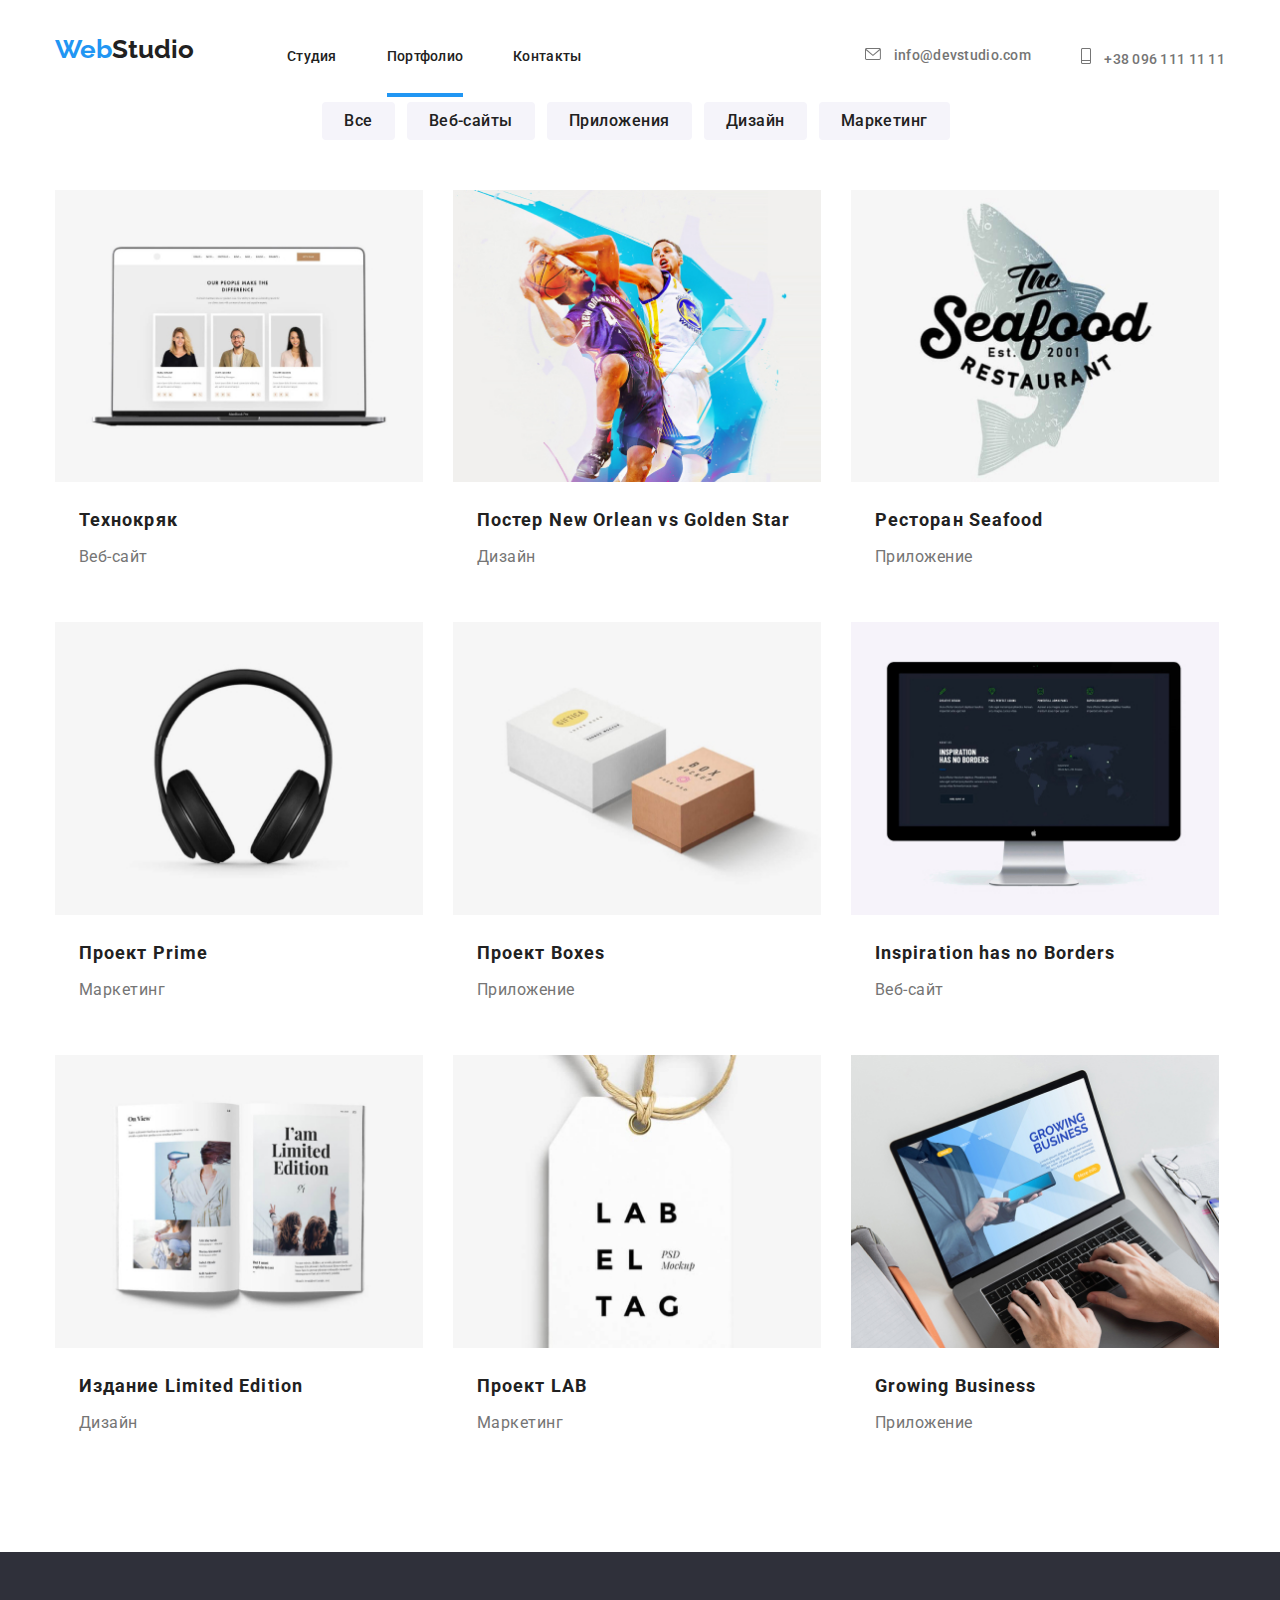
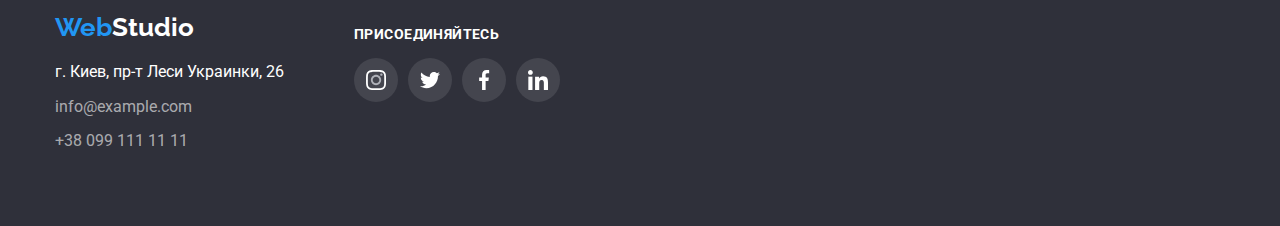
==== portfolio.html @ 3872b048 "first-commit" ====
<!DOCTYPE html>
<html lang="ru">
<head>
    <meta charset="UTF-8">
    <meta http-equiv="X-UA-Compatible" content="IE=edge">
    <meta name="viewport" content="width=, initial-scale=1.0">
    <title>Document</title>
    <link rel="preconnect" href="https://fonts.googleapis.com">
    <link rel="preconnect" href="https://fonts.gstatic.com" crossorigin>
    <link rel="preconnect" href="https://fonts.googleapis.com">
    <link rel="preconnect" href="https://fonts.gstatic.com" crossorigin>
    <link href="https://fonts.googleapis.com/css2?family=Raleway:wght@700&family=Roboto:wght@400;500;700;900&display=swap"
        rel="stylesheet"
        >
    <!-- Подключаем нормализатор стилей -->
    <link rel="stylesheet" href="https://cdnjs.cloudflare.com/ajax/libs/modern-normalize/1.0.0/modern-normalize.min.css" />
    <!-- Мои стили -->
    <link rel="stylesheet" href="./css/styles.css">
</head>
<body>
<header class="fixed-header">
    <div class="container header-block">
        <nav class="site-nav">
            <a href="./index.html" class="logo-top"><span class="logocolor">Web</span>Studio</a>

            <ul class="list navigation">
                <li class="nav-item"><a href="./index.html" class="link navi-links">Студия</a></li>
                <li class="nav-item"><a href="./portfolio.html" class="link navi-links nav-underline">Портфолио</a></li>
                <li class="nav-item"><a href="" class="link navi-links">Контакты</a></li>
            </ul>
        </nav>

        <ul class="contacts list">
            <li class="contact-item">
                <a href="mailto:info@devstudio.com" class="link navi-links">
                    <svg class="header-enve">
                        <use href="./images/sprint.svg#icon-envelope">
                        </use>
                    </svg>
                    info@devstudio.com
                </a>
            </li>
            <li class="contact-item">
                <a href="tel:+380961111111" class="link navi-links">
                    <svg class="header-phone">
                        <use href="./images/sprint.svg#icon-phone">
                        </use>
                    </svg>
                    +38 096 111 11 11
                </a>
            </li>
        </ul>
    </div>


</header>

<main>

    <!-- Секция 1 фильтр -->
    <section class="examples">
        <div class="container">

    <div class="filter">
    <button class="secondbutton">Все</button>
    <button class="secondbutton">Веб-сайты</button>
    <button class="secondbutton">Приложения</button>
    <button class="secondbutton">Дизайн</button>
    <button class="secondbutton">Маркетинг</button>
    </div>

        <ul class="list portfolio-list">
            <li class="portfolio-item">
                <a href="" class="link"><img src="./images/technokryak.jpg" alt="Компьютер" class="portfolio-image display-block"></a>
                <div class="site-footer">
                <a href="" class="link website display-block">Технокряк</a>
                <a href="" class="webtype link">Веб-сайт</a>    
                <div class="blue-window">
                    <p class="web-description">
                        Ресурс предлагает комплексные предложения с разным уровнем функционала и сервисов. Все это позволит посетителю получить
                        исчерпывающие сведения о компании или частном лице.
                    </p>
                </div>
                </div>
            </li>
            <li class="portfolio-item">
                <a href="" class="link"><img src="./images/new orlean.jpg" alt="Два баскетболиста" class="portfolio-image display-block"></a>
                <div class="site-footer">
                <a href="" class="link website display-block">Постер New Orlean vs Golden Star</a>
                <a href="" class="webtype link">Дизайн</a>   
                <div class="blue-window">
                    <p class="web-description">
                        Ресурс предлагает комплексные предложения с разным уровнем функционала и сервисов. Все это позволит посетителю
                        получить
                        исчерпывающие сведения о компании или частном лице.
                    </p>
                </div>
                </div>
             </li>
            <li class="portfolio-item">
                <a href="" class="link"><img src="./images/seafood.jpg" alt="Логотип рыба" class="portfolio-image display-block"></a>
                <div class="site-footer">
                <a href="" class="link website display-block">Ресторан Seafood</a>
                <a href="" class="webtype link">Приложение</a>
                <div class="blue-window">
                    <p class="web-description">
                        Ресурс предлагает комплексные предложения с разным уровнем функционала и сервисов. Все это позволит посетителю
                        получить
                        исчерпывающие сведения о компании или частном лице.
                    </p>
                </div>
                </div>
            </li>
            <li class="portfolio-item">
                <a href="" class="link"><img src="./images/prime.jpg" alt="Наушники" class="portfolio-image display-block"></a>
                <div class="site-footer">
                <a href="" class="link website display-block">Проект Prime</a>
                <a href="" class="webtype link">Маркетинг</a>
                <div class="blue-window">
                    <p class="web-description">
                        Ресурс предлагает комплексные предложения с разным уровнем функционала и сервисов. Все это позволит посетителю
                        получить
                        исчерпывающие сведения о компании или частном лице.
                    </p>
                </div>
                </div> 
            </li>
            <li class="portfolio-item">
                <a href="" class="link"><img src="./images/boxes.jpg" alt="ИКоробки" class="portfolio-image display-block"></a>
                <div class="site-footer">
                <a href="" class="link website display-block">Проект Boxes</a>
                <a href="" class="webtype link">Приложение</a>
                <div class="blue-window">
                    <p class="web-description">
                        Ресурс предлагает комплексные предложения с разным уровнем функционала и сервисов. Все это позволит посетителю
                        получить
                        исчерпывающие сведения о компании или частном лице.
                    </p>
                </div>
                </div>
            </li>
            <li class="portfolio-item">
                <a href="" class="link"><img src="./images/inspiration.jpg" alt="Монитор" class="portfolio-image display-block"></a>  
                <div class="site-footer">
                <a href="" class="link website display-block">Inspiration has no Borders</a>
                <a href="" class="webtype link">Веб-сайт</a>
                <div class="blue-window">
                    <p class="web-description">
                        Ресурс предлагает комплексные предложения с разным уровнем функционала и сервисов. Все это позволит посетителю
                        получить
                        исчерпывающие сведения о компании или частном лице.
                    </p>
                </div>
                </div>  
                </li>
            <li class="portfolio-item">
                <a href="" class="link"><img src="./images/Limited edition.jpg" alt="Монитор" class="portfolio-image display-block"></a>
                <div class="site-footer">
                    <a href="" class="link website display-block">Издание Limited Edition</a>
                    <a href="" class="webtype link">Дизайн</a>
                    <div class="blue-window">
                        <p class="web-description">
                            Ресурс предлагает комплексные предложения с разным уровнем функционала и сервисов. Все это позволит
                            посетителю
                            получить
                            исчерпывающие сведения о компании или частном лице.
                        </p>
                    </div>
                </div>
            </li>
            <li class="portfolio-item">
                <a href="" class="link"><img src="./images/LAB.jpg" alt="Монитор" class="portfolio-image display-block"></a>
                <div class="site-footer">
                    <a href="" class="link website display-block">Проект LAB</a>
                    <a href="" class="webtype link">Маркетинг</a>
                    <div class="blue-window">
                        <p class="web-description">
                            Ресурс предлагает комплексные предложения с разным уровнем функционала и сервисов. Все это позволит
                            посетителю
                            получить
                            исчерпывающие сведения о компании или частном лице.
                        </p>
                    </div>
                </div>
            </li>
            <li class="portfolio-item">
                <a href="" class="link"><img src="./images/growing business.jpg" alt="Монитор" class="portfolio-image display-block"></a>
                <div class="site-footer">
                    <a href="" class="link website display-block">Growing Business</a>
                    <a href="" class="webtype link">Приложение</a>
                    <div class="blue-window">
                        <p class="web-description">
                            Ресурс предлагает комплексные предложения с разным уровнем функционала и сервисов. Все это позволит
                            посетителю
                            получить
                            исчерпывающие сведения о компании или частном лице.
                        </p>
                    </div>
                </div>
            </li> 
           
           

        </ul>
</div>
    </section>
</main>

<footer class="bottom">
    <div class="container display-flex">
        <div class="bottom-adress ">
            <a href="./index.html" class="link logowhite"><span style="color:#2196f3">Web</span>Studio</a>

            <address>
                <p class="real-adress">г. Киев, пр-т Леси Украинки, 26 </p>
                <p class="link didgit-adress">info@example.com</a> </p>
                <p class="link didgit-adress">+38 099 111 11 11</p>
            </address>
        </div>


        <div>
            <h3 class="bottom-block">Присоединяйтесь</h3>
            <ul class="smm-list-bottom">
                <li class="list smm-item">
                    <a href="">
                        <div class="smm-box-bottom">
                            <svg class="smm-icon-bottom">
                                <use href="./images/sprint.svg#icon-instagram">
                                </use>
                            </svg>
                        </div>
                    </a>
                </li>
                <li class="list smm-item">
                    <a href="">
                        <div class="smm-box-bottom">
                            <svg class="smm-icon-bottom">
                                <use href="./images/sprint.svg#icon-twitter">
                                </use>
                            </svg>
                        </div>
                    </a>
                </li>
                <li class="list smm-item">
                    <a href="">
                        <div class="smm-box-bottom">
                            <svg class="smm-icon-bottom">
                                <use href="./images/sprint.svg#icon-facebook">
                                </use>
                            </svg>
                        </div>
                    </a>
                </li>
                <li class="list smm-item">
                    <a href="">
                        <div class="smm-box-bottom">
                            <svg class="smm-icon-bottom">
                                <use href="./images/sprint.svg#icon-linkedin">
                                </use>
                            </svg>
                        </div>
                    </a>
                </li>
            </ul>




        </div>
    </div>
    
</footer>
</body>

</html>
---- css/styles.css ----
/* General */
:root {
  --primary-color: #ffffff;
  --secondary-color: #f5f4fa;
  --primary-text-color: #757575;
  --secondaty-text-color: #212121;
  --mark-color: #2196f3;
  --hero-color: #2f303a;
  --hero-bg-color:#C4C4C4;
  --smm-icon:#AFB1B8;

}

body {
  font-family: Roboto, sans-serif;
  background-color: var(--primary-color);
  color: var(--primary-text-color);
}

h1,
h2,
h3,
h4,
h5,
h6,
p,
ul,{
  margin-top: 0px;
  margin-bottom: 0px;
}

ul {
  padding-left: 0px;
  margin-bottom: 0px;
}

h1 {
  font-weight: 900;
  font-size: 44px;
  line-height: 1.36;
  text-align: center;
  letter-spacing: 0.06em;
  text-transform: uppercase;
  color: var(--primary-color);
  display: block;
  margin: auto;
  width: 696px;
  mar
}

h2 {
  color: var(--secondaty-text-color);
  font-weight: 700;
  font-size: 36px;
  line-height: 1.17;
  text-align: center;
}

h3 {
  color: var(--secondaty-text-color);
  font-weight: 700;
  font-size: 14px;
  line-height: 16px;
  letter-spacing: 0.03em;
}

.container {
  width: 1200px;
  margin-left: auto;
  margin-right: auto;
  padding-left: 15px;
  padding-right: 15px;
}

.link,
.logo-top {
  text-decoration: none;
}

.list {
  list-style: none;
}

/* Header */
.header-block {
  display: flex;
  align-items: center;
}

.overlay {
  position: fixed;
  width: 100%;
  height: 100%;
  background-color: rgba(0, 0, 0, 0.2);
  z-index: 2;
}

.window {
  position: absolute;
  width: 528px;
  height: 581px;
  background-color: #ffffff;
  bottom: 50%;
  right: 50%;
  transform: translate(50%, 50%);

  box-shadow: 0px 1px 3px rgba(0, 0, 0, 0.12),
  0px 1px 1px rgba(0, 0, 0, 0.14),
  0px 2px 1px rgba(0, 0, 0, 0.2);
  border-radius: 4px;
}

/* .close {
  position: absolute;
  right: 8px;
  top: 8px;
  width: 30px;
  height: 30px;
  background: #FFFFFF;
  border: 1px solid rgba(0, 0, 0, 0.1);
  border-radius: 50%;
}

.close:before,
.close:after {  
  position: absolute;
  left: 12px;
  top: 4px;
  content: ' ';
  height: 15px;
  width: 2px;
  background-color: rgba(0, 0, 0, 0.1);
}

.close:before {
  transform: rotate(45deg);
}

.close:after {
  transform: rotate(-45deg);
} */

.is-hidden {
  opacity: 0;
  pointer-events: none;
}
.modal-button{
  border: none;
  border: 1px solid rgba(0, 0, 0, 0.1);
  padding: 0;
  background-color:#ffffff;
  border-radius: 50%;
  width: 30px;
  height: 30px;
  position: absolute;
  top: 0px;
  right: 0px;;
}


.modal-button::after{
  content: '';
  display: block;
  height: 25px;
  width: 25px;
  background-image: url('../images/vector.svg');
  background-repeat: no-repeat;
  background-position: center;
  background-size: 11px;
  
  
}

.fixed-header{
  position: fixed;
  width: 100%;
  min-height: 98px;
  top: 0px;
  background-color: var(--primary-color);
  z-index: 1;
}

.fixed-body{
  padding-top: 98px;
}

.site-nav {
  display: flex;
  align-items: center;
}

.logo-top {
  font-family: Raleway;
  color: var(--secondaty-text-color);
  font-weight: 700;
  font-size: 26px;
  line-height: 1.2;

  display: inline-block;
}

.logocolor {
  color: var(--mark-color);
}

.site-nav .list,
.contacts .link {
  font-weight: 500;
  font-size: 14px;
  line-height: 1.14;
  letter-spacing: 0.02em;
}

.navigation {
  display: flex;
  padding: 0px;
}

.nav-item:not(:last-child) {
  margin-right: 50px;
}

.nav-item{
  position: relative;
}

.contacts {
  display: flex;
  margin-left: auto;
}

.logo-top {
  margin-right: 93px;
}

.site-nav .link {
  color: var(--secondaty-text-color);

transition: color 250ms cubic-bezier(0.4, 0, 0.2, 1);
}

.site-nav .link:hover {
  color: var(--mark-color);

}

.contacts .link {
  color: var(--primary-text-color);

  transition: color 250ms cubic-bezier(0.4, 0, 0.2, 1);
}

.contact-item:not(:last-child) {
  /* .contacts .link:not (:last-child) { */
  margin-right: 50px;
}

.contacts .link:hover{  
  color: var(--mark-color);
}

.contacts .link:hover .header-enve,
.contacts .link:hover .header-phone {
  fill: var(--mark-color);

}

/* footer */

.bottom {
  background-color: #2f303a;
  color: #ffffff;
  padding-top: 60px;
  padding-bottom: 60px;
}

.bottom .link {
  color: rgba(255, 255, 255, 0.6);
}

.bottom .logowhite {
  font-family: Raleway;
  color: var(--primary-color);
  font-weight: 700;
  font-size: 26px;
  line-height: 1.2;
}

address {
  color: #ffffff;
  font-style: normal;
}

/* idex.html */
.features-list {
  display: flex;
  padding: 0px;
  margin-bottom: 0px;
  margin-top: 0px;
}

.features-item:not(:last-child) {
  margin-right: 30px;
}

.features-item {
width: 270px;
 }

.description {
  text-transform: uppercase;
  margin-top: 30px;
  margin-bottom: 10px;
}

.mainbutton {
  background: var(--mark-color);
  color: #ffffff;
  border: none;
  font-size: 16px;
  line-height: 1.9;
  font-family: Roboto, sans-serif;
  font-weight: 700;

  margin-top: 30px;
  padding: 10px 32px;
  border-radius: 4px;
}

.hero {
  background-color: var(--hero-bg-color);
  text-align: center;
  padding-top: 200px;
  padding-bottom: 200px;
  background-image: 
  linear-gradient(to right, rgba(47, 48, 58, 0.4), rgba(47, 48, 58, 0.4)
  ),
  url('../images/background.jpg');
  background-size:cover;
}

.features .list {
  font-weight: 400;
  font-size: 14px;
  line-height: 1.71;
  letter-spacing: 0.03em;
}

.features {
  padding-top: 94px;
}

.job {
  display: block;
  color: var(--primary-text-color);
  font-weight: 400;
  font-size: 16px;
  line-height: 1.9;
  text-align: center;
  letter-spacing: 0.03em;
  margin-top: 10px;
}

.name {
  display: block;
  color: var(--secondaty-text-color);
  font-weight: 500;
  font-size: 16px;
  line-height: 1.19;
  text-align: center;
  letter-spacing: 0.03em;
  margin-top: 30px;
  margin-bottom: 0px;
}

.portfolio {
  padding-top: 94px;
  padding-bottom: 94px;
}

.ourtask {
  margin: 0px;
  padding: 0px;
  display: flex;
  margin-top: 50px;
}

.tasks-items:not(:last-child) {
  margin-right: 30px;
  height: 294px;
}

.tasks-items{
  position: relative;
}

.photo-list {
  display: flex;
  margin-bottom: 0px;
  padding: 0px;
  margin-top: 50px;
  
}

.team {
  padding-top: 94px;
  padding-bottom: 94px;
  background-color: var(--secondary-color);
}

.photo-item {
  background-color: var(--primary-color);
  border-radius: 0px 0px 4px 4px;
  padding-bottom: 30px;
  box-shadow: 0px 1px 3px rgba(0, 0, 0, 0.12), 0px 1px 1px rgba(0, 0, 0, 0.14), 0px 2px 1px rgba(0, 0, 0, 0.2);
}

.photo-item:not(:last-child) {
  margin-right: 30px;
}

.real-adress {
  display: block;
  margin-top: 20px;
}

.didgit-adress {
  display: block;
  margin-top: 9px;
}

/* portfolio */
.webtype {
  font-weight: 400;
  font-size: 16px;
  line-height: 1.9;
  letter-spacing: 0.03em;
  color: var(--primary-text-color);
}

.secondbutton {
  background: var(--secondary-color);
  color: var(--secondaty-text-color);
  border: none;
  font-size: 16px;
  line-height: 1.6;
  font-weight: 500;
  text-align: center;
  letter-spacing: 0.03em;
  font-family: Roboto, sans-serif;
  border-radius: 4px;
  padding: 6px 22px;
  margin-right: 8px;

  transition: background-color 250ms cubic-bezier(0.4, 0, 0.2, 1), color 250ms cubic-bezier(0.4, 0, 0.2, 1);
}

.secondbutton:hover {
  background-color: var(--mark-color);
  color: var(--primary-color);
  cursor: pointer;
}

.examples {
  padding-top: 100px;
  border-top: var(--secondary-color) 2px solid;
  margin-top: 0px;
}

.filter {
  text-align: center;
}

.portfolio-list {
  display: flex;
  flex-wrap: wrap;
  margin-top: 50px;
  padding: 0px;
  padding-bottom: 94px;
}

.portfolio-item {
  margin-bottom: 30px;
  margin-right: 30px;
  position: relative;
  /* border: 1px solid #eeeeee; */

  transition: box-shadow 250ms cubic-bezier(0.4, 0, 0.2, 1);
}
.portfolio-item:nth-child(3n) {
  margin-right: 0px;
}

.portfolio-item:nth-last-child(-n + 3) {
  margin-bottom: 0px;
}

.portfolio-item:hover{
  box-shadow: 0px 1px 1px rgba(0, 0, 0, 0.12),
  0px 4px 4px rgba(0, 0, 0, 0.06),
  1px 4px 6px rgba(0, 0, 0, 0.16);
}

.website {
  font-weight: 700;
  font-size: 18px;
  line-height: 2;
  letter-spacing: 0.06em;
  color: var(--secondaty-text-color);
  padding-top: 20px;
}

.webtype {
  display: block;
  margin-top: 4px;
}

.navi-links {
  display: block;
  padding-top: 32px;
  padding-bottom: 32px;
}


.picture{
  width: 270px;
}

.display-block {
  display: block
}

.portfolio-image{
  width: 368px;
}

.site-footer{
  padding-left: 24px;
  padding-bottom: 20px;
}

.features-description{
  margin-top: 0px;
  margin-bottom: 0px;
}

.svg-box{
  background-color: var(--secondary-color);
  border-radius: 4px;
  height: 120px;
  width: 270px;
  padding: 25px;
}

.smm-box {
  display: flex;
  width: 44px;
  height: 44px;
  padding: 12px;
  border-radius: 50%;

  transition: background-color 250ms cubic-bezier(0.4, 0, 0.2, 1);
}

.smm-icon{
  width: 20px;
  height: 20px;
  fill: var(--smm-icon);

  transition: fill 250ms cubic-bezier(0.4, 0, 0.2, 1); 
}

.smm-box:hover .smm-icon{
  fill:var(--primary-color);
  cursor: pointer;
}

.smm-box:hover{
  background-color: var(--mark-color);
}

.smm-list{
  display: flex;
  padding-left: 32px;
}

.smm-item:not(:last-child) {
  margin-right: 10px;
}


.clients {
  padding-top: 94px;
  padding-bottom: 94px;
}

.nomargin{
  margin-top: 0px;
  margin-bottom: 0px;
}


.client-box{
  width: 170px;
  height: 92px;
  padding-top: 16px;
  padding-left: 32px;
  border: var(--smm-icon) 1px solid;
  border-radius: 4px;
  fill: var(--smm-icon);

  transition: fill 250ms cubic-bezier(0.4, 0, 0.2, 1), border 250ms cubic-bezier(0.4, 0, 0.2, 1);;
}

.client-svg{
width: 106px;
height: 60px;
}

.client-box:hover{
  border: var(--mark-color) 1px solid;
  fill: var(--mark-color);
  cursor: pointer;
}

.display-flex{
  display: flex;
}

.client-list:not(:last-child) {
  margin-right: 30px; 
}

.client-block{
  margin-top: 50px;
}

.bottom-block {
  text-transform: uppercase;
  color: #ffffff;
}

.bottom-adress{
  margin-right: 70px;
}

.smm-list-bottom {
  display: flex;
}

.smm-box-bottom {
  display: flex;
  width: 44px;
  height: 44px;
  padding: 12px;
  border-radius: 50%;
  background-color: rgba(255, 255, 255, 0.1);

  transition: background-color 250ms cubic-bezier(0.4, 0, 0.2, 1);
}

.smm-icon-bottom {
  width: 20px;
  height: 20px;
  fill: var(--primary-color);
}

.smm-box-bottom:hover .smm-icon-bottom {
  fill: var(--primary-color);
  cursor: pointer;
}

.smm-box-bottom:hover {
  background-color: var(--mark-color);
}

.header-enve{
width: 16px;
height: 12px;
margin-right: 10px;
fill: var(--primary-text-color);

transition: fill 250ms cubic-bezier(0.4, 0, 0.2, 1)
}

.header-phone {
  width: 10px;
  height: 16px;
  fill: var(--primary-text-color);
  margin-right: 10px;

  transition: fill 250ms cubic-bezier(0.4, 0, 0.2, 1)
}

.nav-underline::after{
  content: '';
  display: block;
  width: 100%;
  height: 4px;
  background-color: #2196f3;

  position: absolute;
  bottom: 0;
  right: 0;

}

.tasks-footer{
  display: block;
  width: 100%;
  height: 70px;
  padding-top: 27px;
  padding-top: 27px;


  position: absolute;
  bottom: 0px;
  left: 0px;
 background-color: rgba(47, 48, 58, 0.8);
}

.tasks-description{
  font-family: 'Roboto';
  font-style: normal;
  font-weight: 700;
  font-size: 14px;
  line-height: 16px;
  text-align: center;
  letter-spacing: 0.03em;
  text-transform: uppercase;
  color: #FFFFFF;

  margin-top: 0px;
  margin-bottom: 0px;
}

.blue-window{
  display: block;
  width: 30px;
  height: 30px;
  position: absolute;
  background-color: rgba(33, 150, 243, 0.9);;
  top:0px;
  left: 0px;
  width: 370px;
  height: 294px;
  padding: 63px 24px;
  opacity: 0;
  pointer-events: none;

  transition: opacity 250ms cubic-bezier(0.4, 0, 0.2, 1);
}

.web-description{
  margin-top: 0px;
  margin-bottom: 0px;
  font-family: 'Roboto';
  font-style: normal;
  font-weight: 400;
  font-size: 18px;
  line-height: 1.6;
  
  letter-spacing: 0.03em;
  
  color: #FFFFFF;
}

.portfolio-item:hover .blue-window{
  opacity: 1;
}
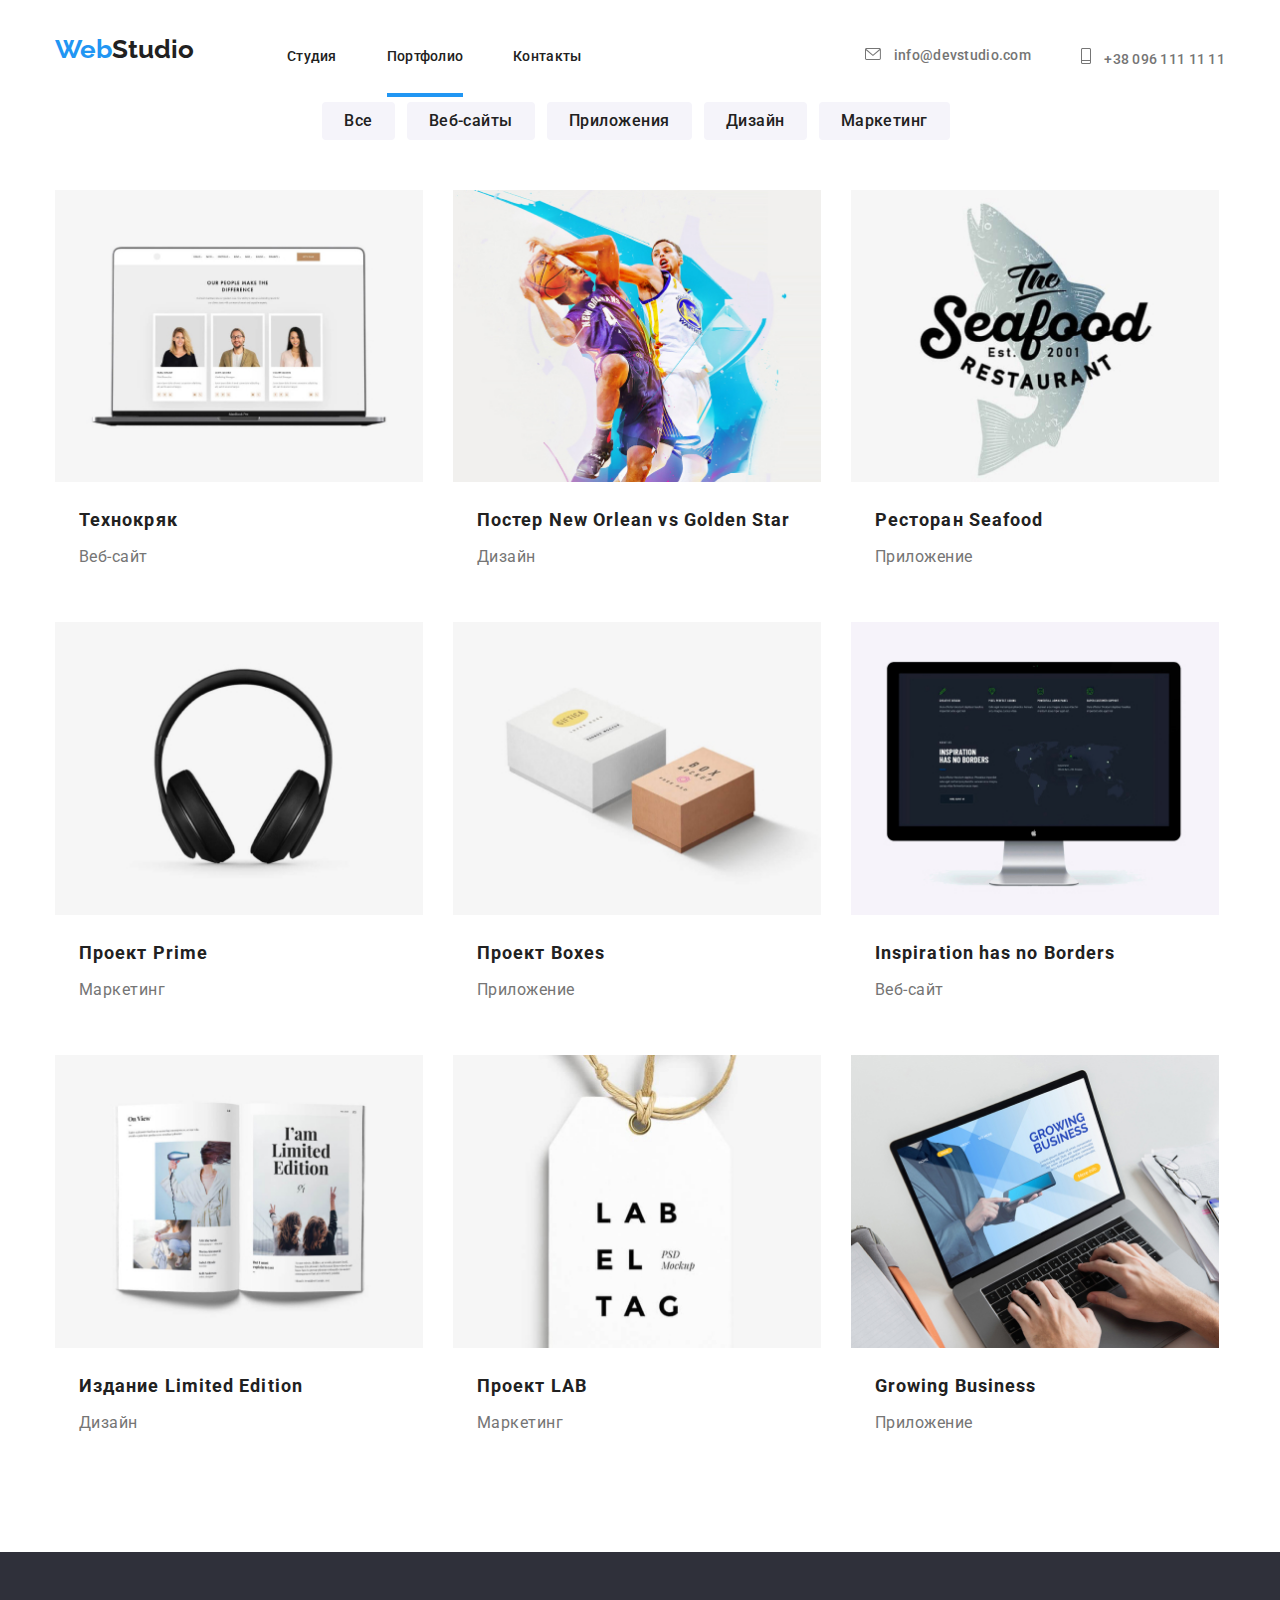
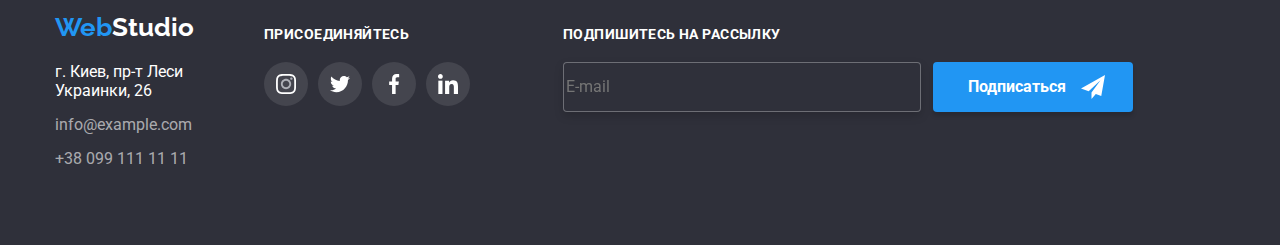
==== commit ae3bc54c: "hwsix" ====
--- a/portfolio.html
+++ b/portfolio.html
@@ -219,7 +219,7 @@
         </div>
 
 
-        <div>
+        <div class="footer-smm">
             <h3 class="bottom-block">Присоединяйтесь</h3>
             <ul class="smm-list-bottom">
                 <li class="list smm-item">
@@ -268,8 +268,25 @@
 
 
         </div>
+        <div class="footer-email">
+            <h3 class="bottom-block">Подпишитесь на рассылку</h3>
+            <div class="footer-forms">
+
+                <form>
+                    <label class="footer-label">
+                        <input type="email" name="email" placeholder="E-mail" class="footer-input" />
+                    </label>
+                </form>
+                <button class="footer-buttom">
+                    Подписаться
+                    <svg class="footer-send">
+                        <use href="./images/sprinttwo.svg#icon-send"></use>
+                    </svg>
+                </button>
+
+            </div>
+        </div>
     </div>
-    
 </footer>
 </body>
 
--- a/css/styles.css
+++ b/css/styles.css
@@ -108,67 +108,38 @@
   0px 1px 1px rgba(0, 0, 0, 0.14),
   0px 2px 1px rgba(0, 0, 0, 0.2);
   border-radius: 4px;
-}
-
-/* .close {
-  position: absolute;
-  right: 8px;
-  top: 8px;
-  width: 30px;
-  height: 30px;
-  background: #FFFFFF;
-  border: 1px solid rgba(0, 0, 0, 0.1);
-  border-radius: 50%;
-}
-
-.close:before,
-.close:after {  
-  position: absolute;
-  left: 12px;
-  top: 4px;
-  content: ' ';
-  height: 15px;
-  width: 2px;
-  background-color: rgba(0, 0, 0, 0.1);
-}
-
-.close:before {
-  transform: rotate(45deg);
-}
-
-.close:after {
-  transform: rotate(-45deg);
-} */
+
+  padding: 40px;
+}
 
 .is-hidden {
   opacity: 0;
   pointer-events: none;
-}
-.modal-button{
-  border: none;
-  border: 1px solid rgba(0, 0, 0, 0.1);
-  padding: 0;
-  background-color:#ffffff;
-  border-radius: 50%;
+} 
+
+.bottom-pic{
   width: 30px;
   height: 30px;
   position: absolute;
-  top: 0px;
-  right: 0px;;
-}
-
-
-.modal-button::after{
-  content: '';
-  display: block;
-  height: 25px;
-  width: 25px;
-  background-image: url('../images/vector.svg');
-  background-repeat: no-repeat;
-  background-position: center;
-  background-size: 11px;
-  
-  
+  top: 8px;
+  right: 8px;
+background: #FFFFFF;
+border: 1px solid rgba(0, 0, 0, 0.1);
+  border-radius: 50%;
+  cursor: pointer;
+}
+
+.modal-pic{
+  width: 50%;
+  height: 50%;
+  position: absolute;
+  top:50%;
+  left:50%;
+  transform: translate(-50%, -50%);
+}
+
+.modal-pic:hover{
+  fill: #2196f3;
 }
 
 .fixed-header{
@@ -251,7 +222,6 @@
 }
 
 .contact-item:not(:last-child) {
-  /* .contacts .link:not (:last-child) { */
   margin-right: 50px;
 }
 
@@ -638,6 +608,7 @@
 .bottom-block {
   text-transform: uppercase;
   color: #ffffff;
+  margin-bottom: 20px;
 }
 
 .bottom-adress{
@@ -767,4 +738,177 @@
 
 .portfolio-item:hover .blue-window{
   opacity: 1;
+}
+
+.footer-smm{
+  margin-right: 93px;
+}
+
+.footer-email{
+  width: 100%;
+  height: 100%;
+}
+
+.footer-input{
+  border: none;
+  border: rgba(255, 255, 255, 0.3) 1px solid;
+  filter: drop-shadow(0px 4px 4px rgba(0, 0, 0, 0.15));
+  border-radius: 4px;
+  height: 50px;
+  width: 358px;
+  font-size: 16px;
+  background-color: var(--hero-color);
+  margin-right: 12px;
+}
+
+
+
+.footer-forms {
+  display: flex;
+}
+
+.footer-buttom{
+  width: 200px;
+  height: 50px;
+  background: #2196F3;
+  box-shadow: 0px 4px 4px rgba(0, 0, 0, 0.15);
+  border-radius: 4px;
+  border: none;
+  font-weight: 700;
+  font-size: 16px;
+  line-height: 30px;
+  color: #FFFFFF;
+  padding: 10px 62px 10px 29px;
+  position: relative;
+}
+
+.footer-send{
+  position: absolute;
+  top: 50%;
+  transform: translateY(-50%);
+  right: 28px;
+  width: 24px;
+  height: 24px;
+}
+
+.form-name{
+  display: flex;
+}
+
+.form-header{
+  margin: 0px;
+  font-weight: 700;
+  font-size: 20px;
+  line-height: 23px;
+  text-align: center;
+  letter-spacing: 0.03em;
+  color: #212121;
+  margin-bottom: 30px;
+}
+
+.form-name{
+font-weight: 400;
+font-size: 12px;
+line-height: 14px;
+letter-spacing: 0.01em;
+color: #757575;
+position: relative;
+
+}
+
+.form-input{
+  width: 448px;
+  height: 40px;
+  margin-bottom: 28px;
+  border: 1px solid rgba(33, 33, 33, 0.2);
+  box-sizing: border-box;
+  border-radius: 4px; 
+  padding-left: 42px;
+}
+
+.input-label{
+  position: absolute;
+  left: 42px;
+  top:20px;
+  transform: translateY(-50%);
+  transition: transform 250ms cubic-bezier(0.4, 0, 0.2, 1);
+
+}
+
+.form-input:hover + .input-label,
+.form-input:not(:placeholder-shown) + .input-label{
+  transform: translate(-40px, -36px);
+  color: #2196F3;
+}
+
+/* .form-input:focus-visible{
+border: 1px solid #2196F3;
+} */
+
+.pic-item{
+  width:18px;
+  height: 18px;
+  position: absolute;
+  left: 12px;
+  top:20px;
+  transform: translateY(-50%);
+}
+
+.form-input:not(:placeholder-shown) {
+  border: 1px solid #2196F3;
+  
+}
+
+.form-input:hover{
+  border: 1px solid #2196F3;
+}
+
+.form-input:hover ~ .pic-item,
+.form-input:not(:placeholder-shown)~.pic-item{
+  fill: #2196f3;
+}
+
+.form-text {
+  width: 448px;
+  height: 120px;
+  margin-bottom: 20px;
+  border: 1px solid rgba(33, 33, 33, 0.2);
+  box-sizing: border-box;
+  border-radius: 4px;
+  padding: 12px 16px;
+  resize: none;
+}
+
+.form-text:hover+.input-label,
+.form-text:not(:placeholder-shown)+.input-label {
+  transform: translate(-40px, -36px);
+  color: #2196F3;
+}
+
+.form-text:not(:placeholder-shown) {
+  border: 1px solid #2196F3;
+}
+
+.form-text:hover {
+  border: 1px solid #2196F3;
+}
+
+.link-agreement{
+  color: var(--mark-color);
+}
+
+.button-form{
+  color: var(--primary-color);
+  font-weight: 700;
+  font-size: 16px;
+  line-height: 30px;
+  background: #188CE8;
+  box-shadow: 0px 4px 4px rgba(0, 0, 0, 0.15);
+  border: none;
+  border-radius: 4px;
+  width: 200px;
+  height: 50px;
+  margin-top: 30px;
+  margin-left: 125px;
+  cursor: pointer;
 }